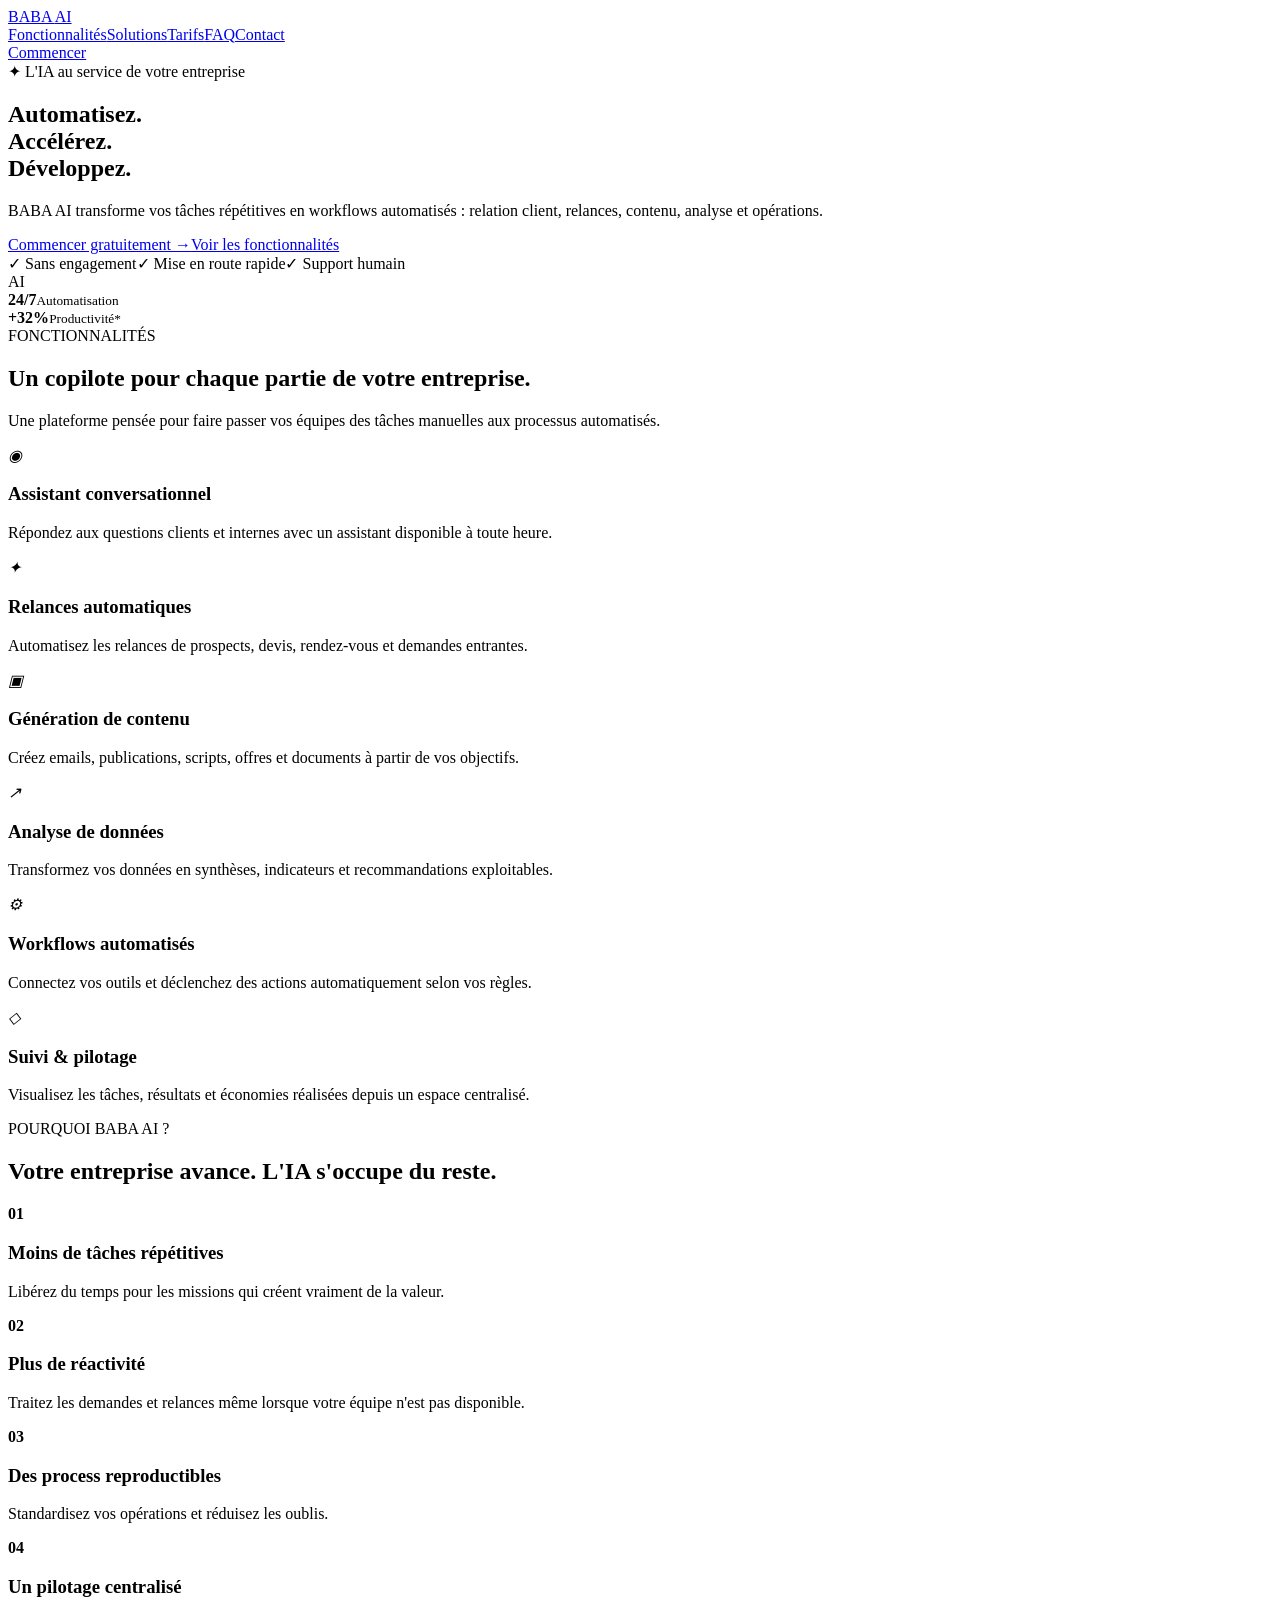
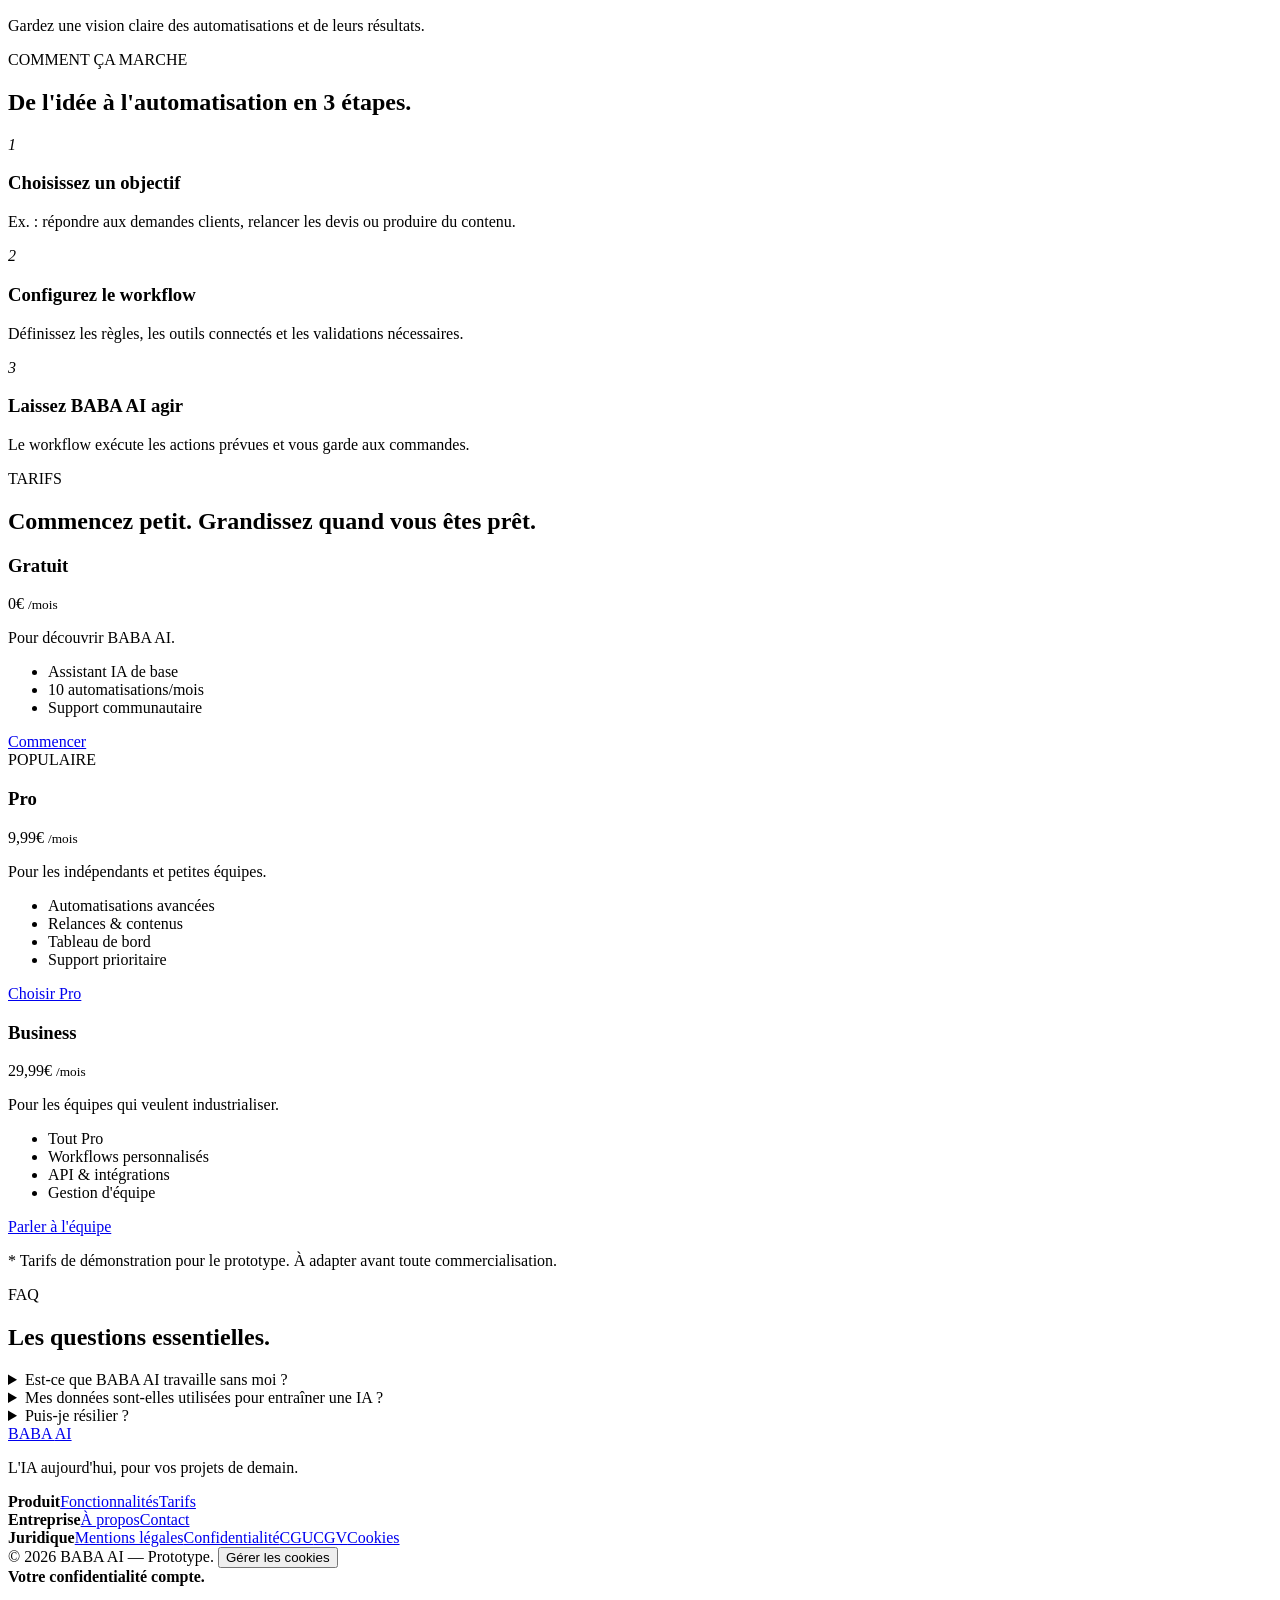
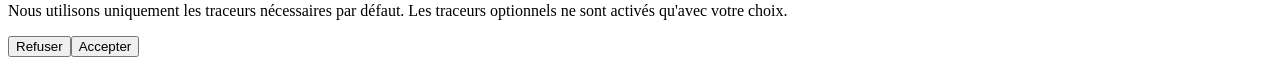
==== index.html @ d152e8cc "Add files via upload" ====
<!doctype html>
<html lang="fr">
<head>
<meta charset="utf-8"><meta name="viewport" content="width=device-width,initial-scale=1">
<title>BABA AI — L'IA au service de votre business</title>
<meta name="description" content="BABA AI automatise les tâches, la relation client et les opérations répétitives des entreprises.">
<link rel="stylesheet" href="assets/style.css">
</head>
<body>
<header class="nav">
  <a class="logo" href="index.html">BABA <span>AI</span></a>
  <nav><a href="#fonctionnalites">Fonctionnalités</a><a href="#solutions">Solutions</a><a href="#tarifs">Tarifs</a><a href="#faq">FAQ</a><a href="contact.html">Contact</a></nav>
  <a class="btn small" href="#tarifs">Commencer</a>
</header>

<main>
<section class="hero">
  <div class="hero-copy">
    <div class="eyebrow">✦ L'IA au service de votre entreprise</div>
    <h1>Automatisez.<br><span>Accélérez.</span><br>Développez.</h1>
    <p>BABA AI transforme vos tâches répétitives en workflows automatisés : relation client, relances, contenu, analyse et opérations.</p>
    <div class="actions"><a class="btn" href="#tarifs">Commencer gratuitement →</a><a class="btn ghost" href="#fonctionnalites">Voir les fonctionnalités</a></div>
    <div class="trust"><span>✓ Sans engagement</span><span>✓ Mise en route rapide</span><span>✓ Support humain</span></div>
  </div>
  <div class="hero-visual"><div class="orb">AI</div><div class="orbit o1"></div><div class="orbit o2"></div><div class="stat s1"><b>24/7</b><small>Automatisation</small></div><div class="stat s2"><b>+32%</b><small>Productivité*</small></div></div>
</section>

<section id="fonctionnalites" class="section">
  <div class="section-head"><span>FONCTIONNALITÉS</span><h2>Un copilote pour chaque partie de votre entreprise.</h2><p>Une plateforme pensée pour faire passer vos équipes des tâches manuelles aux processus automatisés.</p></div>
  <div class="grid features">
    <article><i>◉</i><h3>Assistant conversationnel</h3><p>Répondez aux questions clients et internes avec un assistant disponible à toute heure.</p></article>
    <article><i>✦</i><h3>Relances automatiques</h3><p>Automatisez les relances de prospects, devis, rendez-vous et demandes entrantes.</p></article>
    <article><i>▣</i><h3>Génération de contenu</h3><p>Créez emails, publications, scripts, offres et documents à partir de vos objectifs.</p></article>
    <article><i>↗</i><h3>Analyse de données</h3><p>Transformez vos données en synthèses, indicateurs et recommandations exploitables.</p></article>
    <article><i>⚙</i><h3>Workflows automatisés</h3><p>Connectez vos outils et déclenchez des actions automatiquement selon vos règles.</p></article>
    <article><i>◇</i><h3>Suivi & pilotage</h3><p>Visualisez les tâches, résultats et économies réalisées depuis un espace centralisé.</p></article>
  </div>
</section>

<section id="solutions" class="dark-section">
  <div class="section-head"><span>POURQUOI BABA AI ?</span><h2>Votre entreprise avance. L'IA s'occupe du reste.</h2></div>
  <div class="benefits"><div><b>01</b><h3>Moins de tâches répétitives</h3><p>Libérez du temps pour les missions qui créent vraiment de la valeur.</p></div><div><b>02</b><h3>Plus de réactivité</h3><p>Traitez les demandes et relances même lorsque votre équipe n'est pas disponible.</p></div><div><b>03</b><h3>Des process reproductibles</h3><p>Standardisez vos opérations et réduisez les oublis.</p></div><div><b>04</b><h3>Un pilotage centralisé</h3><p>Gardez une vision claire des automatisations et de leurs résultats.</p></div></div>
</section>

<section class="section">
  <div class="section-head"><span>COMMENT ÇA MARCHE</span><h2>De l'idée à l'automatisation en 3 étapes.</h2></div>
  <div class="steps"><div><em>1</em><h3>Choisissez un objectif</h3><p>Ex. : répondre aux demandes clients, relancer les devis ou produire du contenu.</p></div><div><em>2</em><h3>Configurez le workflow</h3><p>Définissez les règles, les outils connectés et les validations nécessaires.</p></div><div><em>3</em><h3>Laissez BABA AI agir</h3><p>Le workflow exécute les actions prévues et vous garde aux commandes.</p></div></div>
</section>

<section id="tarifs" class="pricing">
  <div class="section-head"><span>TARIFS</span><h2>Commencez petit. Grandissez quand vous êtes prêt.</h2></div>
  <div class="price-grid">
    <article><h3>Gratuit</h3><div class="price">0€ <small>/mois</small></div><p>Pour découvrir BABA AI.</p><ul><li>Assistant IA de base</li><li>10 automatisations/mois</li><li>Support communautaire</li></ul><a class="btn ghost full" href="contact.html">Commencer</a></article>
    <article class="popular"><label>POPULAIRE</label><h3>Pro</h3><div class="price">9,99€ <small>/mois</small></div><p>Pour les indépendants et petites équipes.</p><ul><li>Automatisations avancées</li><li>Relances & contenus</li><li>Tableau de bord</li><li>Support prioritaire</li></ul><a class="btn full" href="contact.html">Choisir Pro</a></article>
    <article><h3>Business</h3><div class="price">29,99€ <small>/mois</small></div><p>Pour les équipes qui veulent industrialiser.</p><ul><li>Tout Pro</li><li>Workflows personnalisés</li><li>API & intégrations</li><li>Gestion d'équipe</li></ul><a class="btn ghost full" href="contact.html">Parler à l'équipe</a></article>
  </div>
  <p class="micro">* Tarifs de démonstration pour le prototype. À adapter avant toute commercialisation.</p>
</section>

<section id="faq" class="section faq"><div class="section-head"><span>FAQ</span><h2>Les questions essentielles.</h2></div>
<details><summary>Est-ce que BABA AI travaille sans moi ?</summary><p>Oui, pour les workflows que vous avez configurés. Les actions sensibles peuvent demander une validation humaine.</p></details>
<details><summary>Mes données sont-elles utilisées pour entraîner une IA ?</summary><p>Le traitement réel dépendra des fournisseurs techniques retenus. La version commerciale devra préciser les sous-traitants, finalités, durées et transferts dans sa documentation RGPD.</p></details>
<details><summary>Puis-je résilier ?</summary><p>Oui selon les conditions contractuelles applicables à l'offre choisie. Les modalités exactes doivent figurer dans les CGV.</p></details>
</section>
</main>

<footer><div class="footer-top"><div><a class="logo" href="index.html">BABA <span>AI</span></a><p>L'IA aujourd'hui, pour vos projets de demain.</p></div><div><b>Produit</b><a href="#fonctionnalites">Fonctionnalités</a><a href="#tarifs">Tarifs</a></div><div><b>Entreprise</b><a href="a-propos.html">À propos</a><a href="contact.html">Contact</a></div><div><b>Juridique</b><a href="mentions-legales.html">Mentions légales</a><a href="confidentialite.html">Confidentialité</a><a href="cgu.html">CGU</a><a href="cgv.html">CGV</a><a href="cookies.html">Cookies</a></div></div><div class="footer-bottom">© 2026 BABA AI — Prototype. <button id="cookieSettings">Gérer les cookies</button></div></footer>
<div id="cookieBanner" class="cookie"><div><b>Votre confidentialité compte.</b><p>Nous utilisons uniquement les traceurs nécessaires par défaut. Les traceurs optionnels ne sont activés qu'avec votre choix.</p></div><div><button class="btn ghost" id="reject">Refuser</button><button class="btn" id="accept">Accepter</button></div></div>
<script src="assets/app.js"></script>
</body></html>
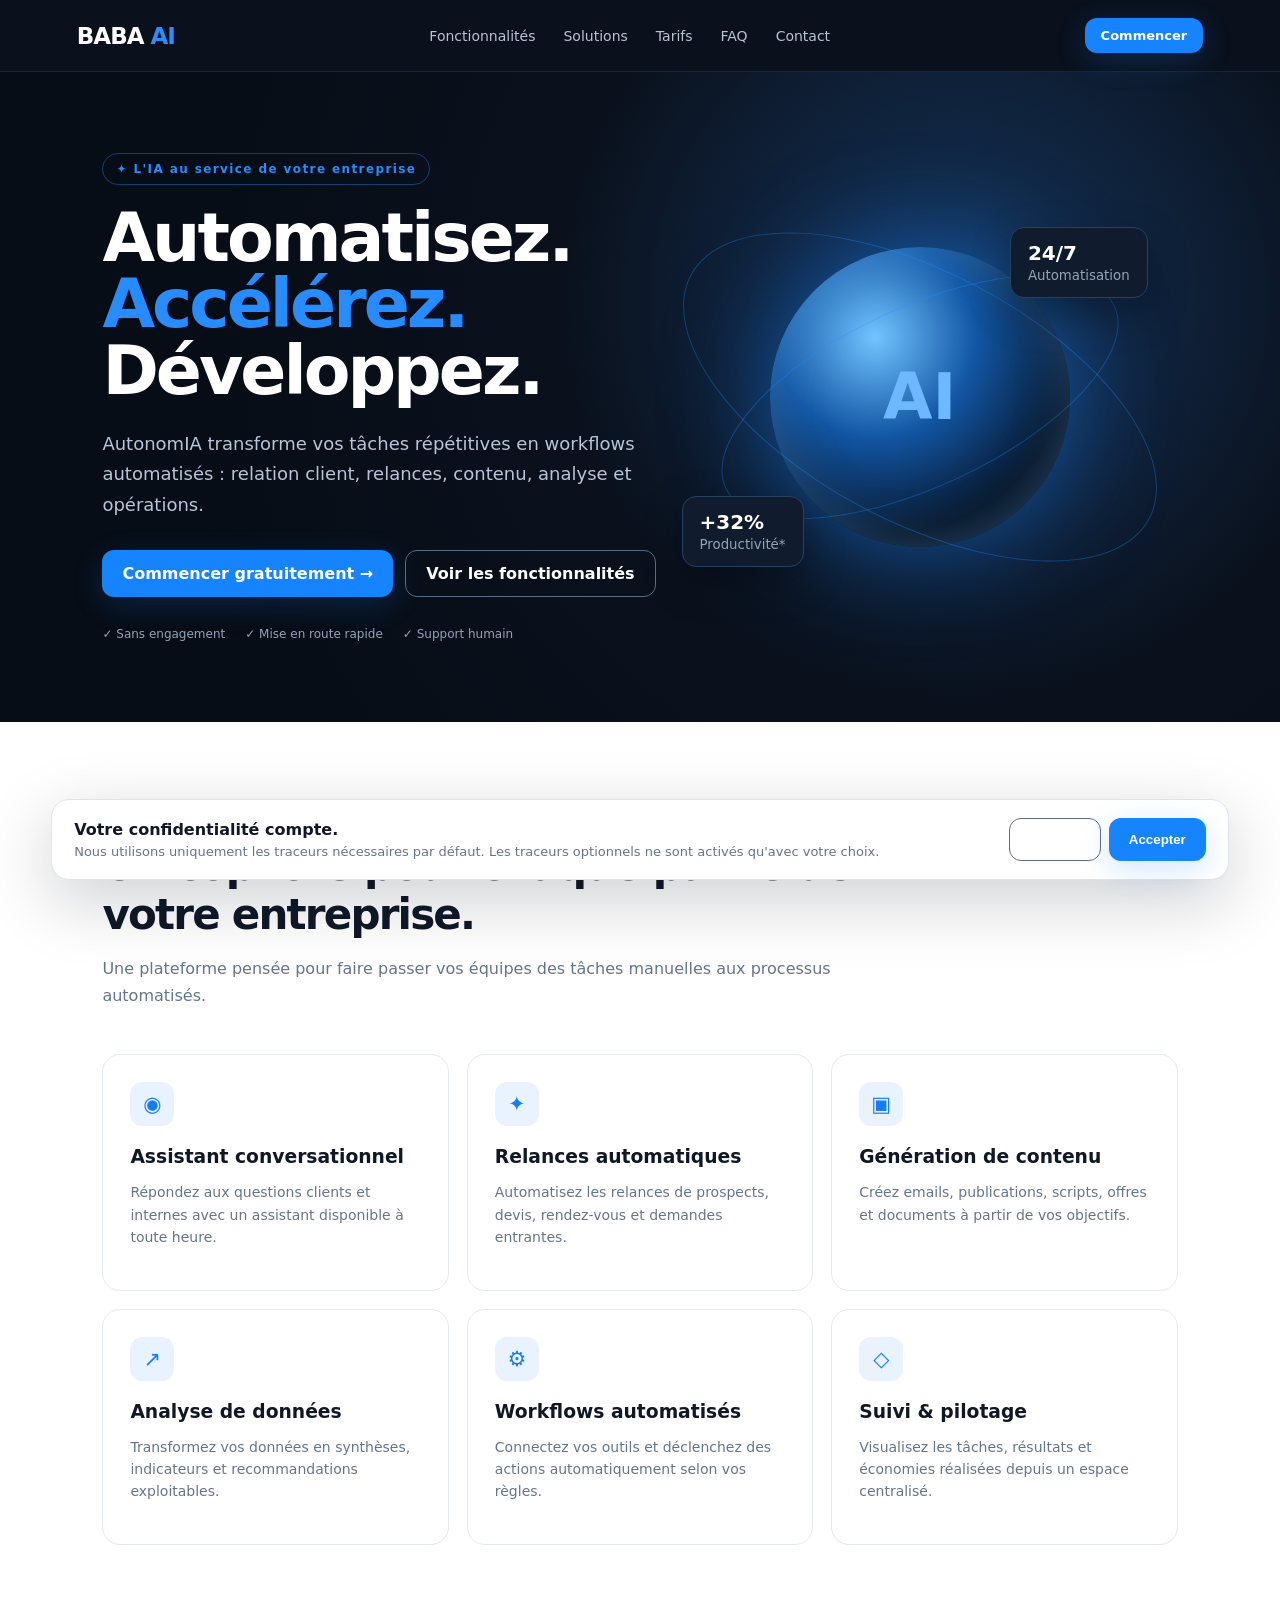
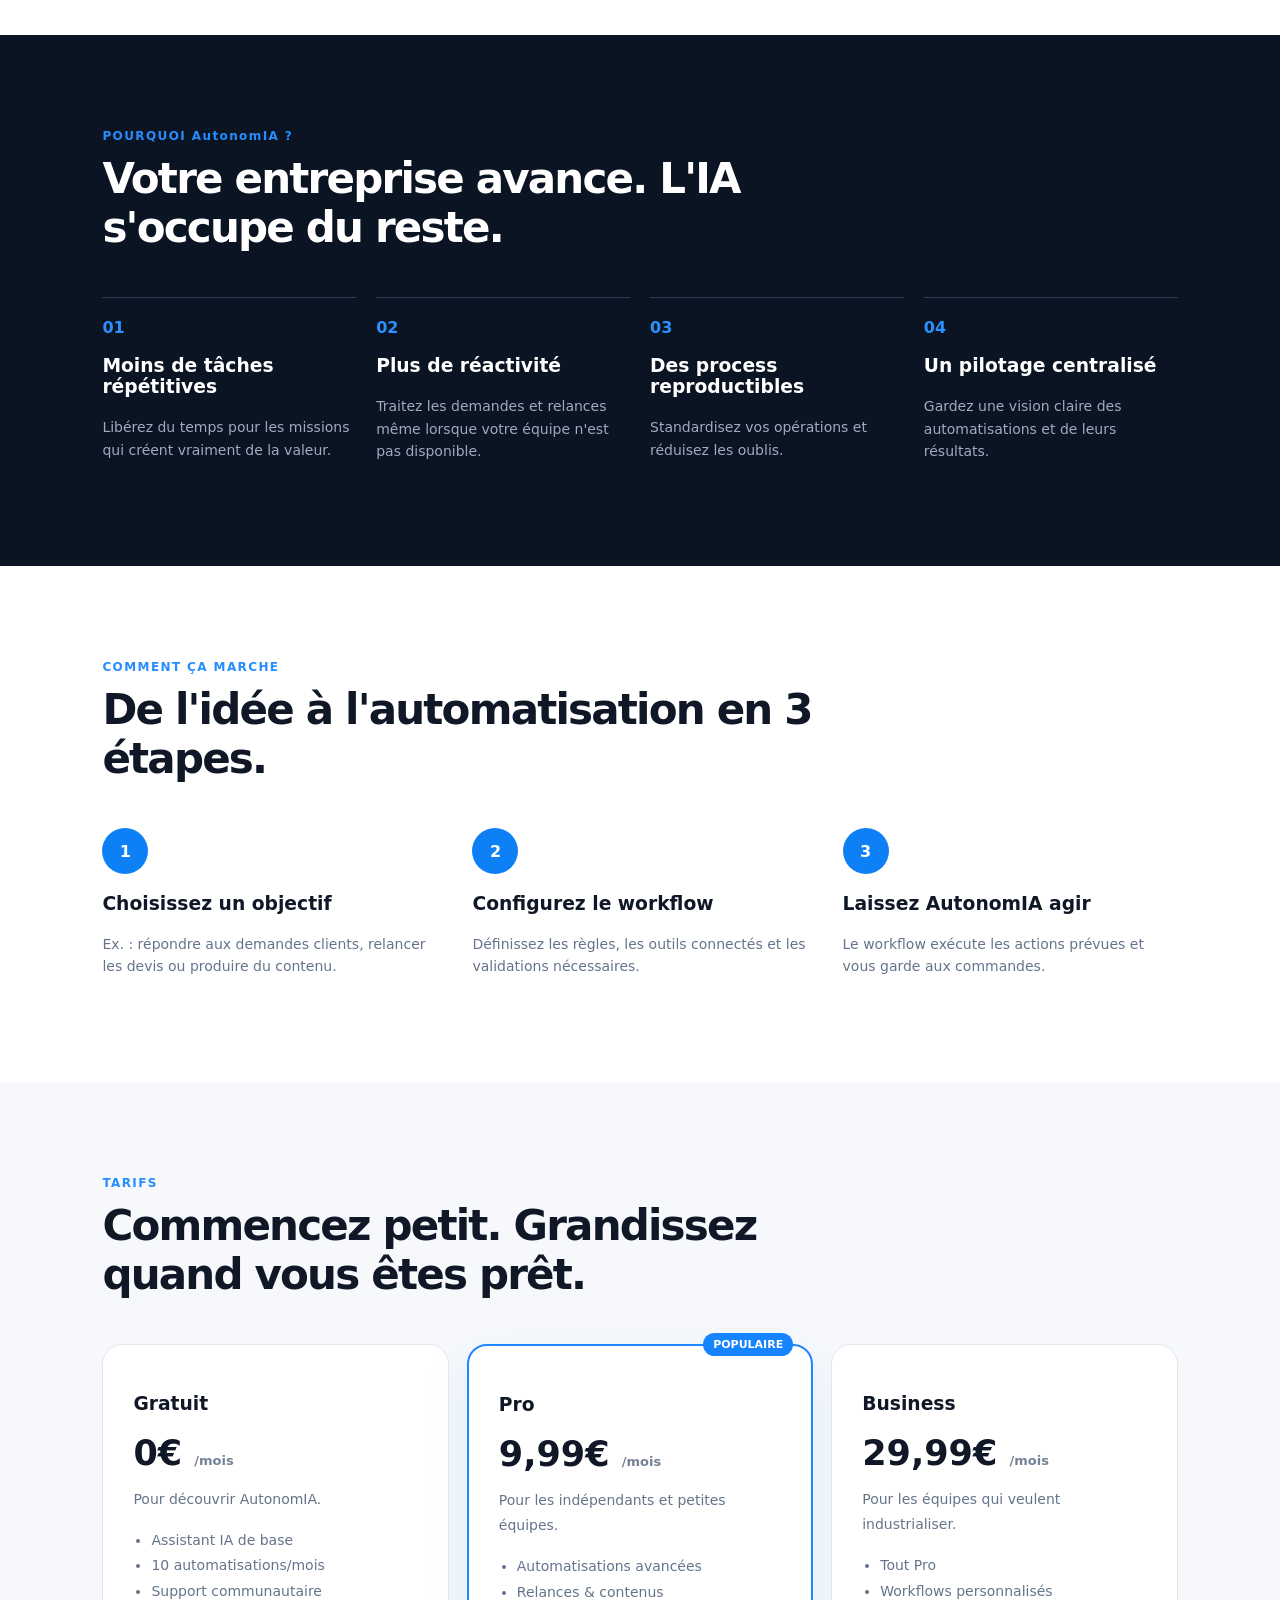
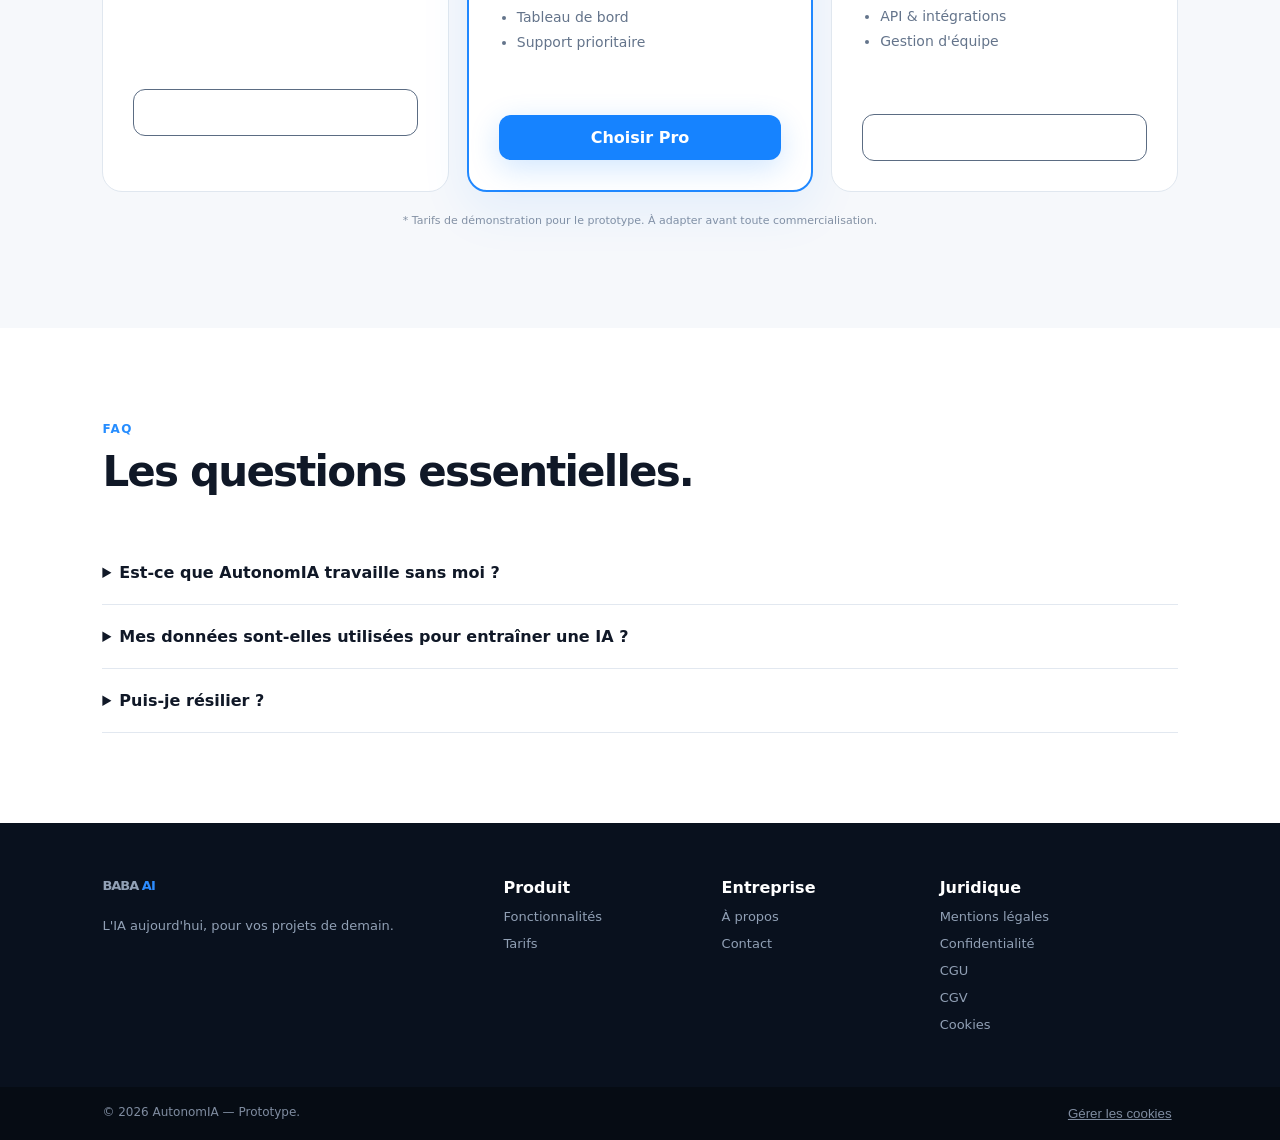
==== commit df477d13: "Update index.html" ====
--- a/index.html
+++ b/index.html
@@ -2,7 +2,7 @@
 <html lang="fr">
 <head>
 <meta charset="utf-8"><meta name="viewport" content="width=device-width,initial-scale=1">
-<title>BABA AI — L'IA au service de votre business</title>
+<title>AutonomIA — L'IA au service de votre business</title>
 <meta name="description" content="BABA AI automatise les tâches, la relation client et les opérations répétitives des entreprises.">
 <link rel="stylesheet" href="assets/style.css">
 </head>
@@ -18,7 +18,7 @@
   <div class="hero-copy">
     <div class="eyebrow">✦ L'IA au service de votre entreprise</div>
     <h1>Automatisez.<br><span>Accélérez.</span><br>Développez.</h1>
-    <p>BABA AI transforme vos tâches répétitives en workflows automatisés : relation client, relances, contenu, analyse et opérations.</p>
+    <p>AutonomIA transforme vos tâches répétitives en workflows automatisés : relation client, relances, contenu, analyse et opérations.</p>
     <div class="actions"><a class="btn" href="#tarifs">Commencer gratuitement →</a><a class="btn ghost" href="#fonctionnalites">Voir les fonctionnalités</a></div>
     <div class="trust"><span>✓ Sans engagement</span><span>✓ Mise en route rapide</span><span>✓ Support humain</span></div>
   </div>
@@ -38,19 +38,19 @@
 </section>
 
 <section id="solutions" class="dark-section">
-  <div class="section-head"><span>POURQUOI BABA AI ?</span><h2>Votre entreprise avance. L'IA s'occupe du reste.</h2></div>
+  <div class="section-head"><span>POURQUOI AutonomIA ?</span><h2>Votre entreprise avance. L'IA s'occupe du reste.</h2></div>
   <div class="benefits"><div><b>01</b><h3>Moins de tâches répétitives</h3><p>Libérez du temps pour les missions qui créent vraiment de la valeur.</p></div><div><b>02</b><h3>Plus de réactivité</h3><p>Traitez les demandes et relances même lorsque votre équipe n'est pas disponible.</p></div><div><b>03</b><h3>Des process reproductibles</h3><p>Standardisez vos opérations et réduisez les oublis.</p></div><div><b>04</b><h3>Un pilotage centralisé</h3><p>Gardez une vision claire des automatisations et de leurs résultats.</p></div></div>
 </section>
 
 <section class="section">
   <div class="section-head"><span>COMMENT ÇA MARCHE</span><h2>De l'idée à l'automatisation en 3 étapes.</h2></div>
-  <div class="steps"><div><em>1</em><h3>Choisissez un objectif</h3><p>Ex. : répondre aux demandes clients, relancer les devis ou produire du contenu.</p></div><div><em>2</em><h3>Configurez le workflow</h3><p>Définissez les règles, les outils connectés et les validations nécessaires.</p></div><div><em>3</em><h3>Laissez BABA AI agir</h3><p>Le workflow exécute les actions prévues et vous garde aux commandes.</p></div></div>
+  <div class="steps"><div><em>1</em><h3>Choisissez un objectif</h3><p>Ex. : répondre aux demandes clients, relancer les devis ou produire du contenu.</p></div><div><em>2</em><h3>Configurez le workflow</h3><p>Définissez les règles, les outils connectés et les validations nécessaires.</p></div><div><em>3</em><h3>Laissez AutonomIA agir</h3><p>Le workflow exécute les actions prévues et vous garde aux commandes.</p></div></div>
 </section>
 
 <section id="tarifs" class="pricing">
   <div class="section-head"><span>TARIFS</span><h2>Commencez petit. Grandissez quand vous êtes prêt.</h2></div>
   <div class="price-grid">
-    <article><h3>Gratuit</h3><div class="price">0€ <small>/mois</small></div><p>Pour découvrir BABA AI.</p><ul><li>Assistant IA de base</li><li>10 automatisations/mois</li><li>Support communautaire</li></ul><a class="btn ghost full" href="contact.html">Commencer</a></article>
+    <article><h3>Gratuit</h3><div class="price">0€ <small>/mois</small></div><p>Pour découvrir AutonomIA.</p><ul><li>Assistant IA de base</li><li>10 automatisations/mois</li><li>Support communautaire</li></ul><a class="btn ghost full" href="contact.html">Commencer</a></article>
     <article class="popular"><label>POPULAIRE</label><h3>Pro</h3><div class="price">9,99€ <small>/mois</small></div><p>Pour les indépendants et petites équipes.</p><ul><li>Automatisations avancées</li><li>Relances & contenus</li><li>Tableau de bord</li><li>Support prioritaire</li></ul><a class="btn full" href="contact.html">Choisir Pro</a></article>
     <article><h3>Business</h3><div class="price">29,99€ <small>/mois</small></div><p>Pour les équipes qui veulent industrialiser.</p><ul><li>Tout Pro</li><li>Workflows personnalisés</li><li>API & intégrations</li><li>Gestion d'équipe</li></ul><a class="btn ghost full" href="contact.html">Parler à l'équipe</a></article>
   </div>
@@ -58,13 +58,13 @@
 </section>
 
 <section id="faq" class="section faq"><div class="section-head"><span>FAQ</span><h2>Les questions essentielles.</h2></div>
-<details><summary>Est-ce que BABA AI travaille sans moi ?</summary><p>Oui, pour les workflows que vous avez configurés. Les actions sensibles peuvent demander une validation humaine.</p></details>
+<details><summary>Est-ce que AutonomIA travaille sans moi ?</summary><p>Oui, pour les workflows que vous avez configurés. Les actions sensibles peuvent demander une validation humaine.</p></details>
 <details><summary>Mes données sont-elles utilisées pour entraîner une IA ?</summary><p>Le traitement réel dépendra des fournisseurs techniques retenus. La version commerciale devra préciser les sous-traitants, finalités, durées et transferts dans sa documentation RGPD.</p></details>
 <details><summary>Puis-je résilier ?</summary><p>Oui selon les conditions contractuelles applicables à l'offre choisie. Les modalités exactes doivent figurer dans les CGV.</p></details>
 </section>
 </main>
 
-<footer><div class="footer-top"><div><a class="logo" href="index.html">BABA <span>AI</span></a><p>L'IA aujourd'hui, pour vos projets de demain.</p></div><div><b>Produit</b><a href="#fonctionnalites">Fonctionnalités</a><a href="#tarifs">Tarifs</a></div><div><b>Entreprise</b><a href="a-propos.html">À propos</a><a href="contact.html">Contact</a></div><div><b>Juridique</b><a href="mentions-legales.html">Mentions légales</a><a href="confidentialite.html">Confidentialité</a><a href="cgu.html">CGU</a><a href="cgv.html">CGV</a><a href="cookies.html">Cookies</a></div></div><div class="footer-bottom">© 2026 BABA AI — Prototype. <button id="cookieSettings">Gérer les cookies</button></div></footer>
+<footer><div class="footer-top"><div><a class="logo" href="index.html">BABA <span>AI</span></a><p>L'IA aujourd'hui, pour vos projets de demain.</p></div><div><b>Produit</b><a href="#fonctionnalites">Fonctionnalités</a><a href="#tarifs">Tarifs</a></div><div><b>Entreprise</b><a href="a-propos.html">À propos</a><a href="contact.html">Contact</a></div><div><b>Juridique</b><a href="mentions-legales.html">Mentions légales</a><a href="confidentialite.html">Confidentialité</a><a href="cgu.html">CGU</a><a href="cgv.html">CGV</a><a href="cookies.html">Cookies</a></div></div><div class="footer-bottom">© 2026 AutonomIA — Prototype. <button id="cookieSettings">Gérer les cookies</button></div></footer>
 <div id="cookieBanner" class="cookie"><div><b>Votre confidentialité compte.</b><p>Nous utilisons uniquement les traceurs nécessaires par défaut. Les traceurs optionnels ne sont activés qu'avec votre choix.</p></div><div><button class="btn ghost" id="reject">Refuser</button><button class="btn" id="accept">Accepter</button></div></div>
 <script src="assets/app.js"></script>
 </body></html>
--- a/assets/style.css
+++ b/assets/style.css
@@ -0,0 +1 @@
+*{box-sizing:border-box}html{scroll-behavior:smooth}body{margin:0;font-family:Inter,ui-sans-serif,system-ui,-apple-system,Segoe UI,sans-serif;color:#101827;background:#fff}a{text-decoration:none;color:inherit}.nav{height:72px;display:flex;align-items:center;justify-content:space-between;padding:0 6%;background:#0a111d;color:#fff;position:sticky;top:0;z-index:20;border-bottom:1px solid #182437}.logo{font-size:23px;font-weight:900;letter-spacing:-1px}.logo span{color:#2d8cff}.nav nav{display:flex;gap:28px;font-size:14px;color:#b8c3d4}.nav nav a:hover{color:#fff}.btn{display:inline-flex;align-items:center;justify-content:center;border:0;border-radius:12px;padding:13px 20px;background:#1683ff;color:#fff;font-weight:750;cursor:pointer;box-shadow:0 8px 30px #1683ff33}.btn.small{padding:10px 16px;font-size:13px}.btn.ghost{background:transparent;border:1px solid #5b6c83;box-shadow:none}.btn.full{width:100%}.hero{min-height:650px;padding:75px 8%;display:flex;align-items:center;overflow:hidden;background:radial-gradient(circle at 75% 35%,#15345b 0,#0a111d 38%,#070d16 75%);color:#fff}.hero-copy{width:52%;max-width:700px}.eyebrow,.section-head>span{color:#268dff;font-size:12px;font-weight:850;letter-spacing:1.4px}.eyebrow{display:inline-block;border:1px solid #2a88ef66;border-radius:30px;padding:8px 13px;margin-bottom:20px}.hero h1{font-size:68px;line-height:.98;letter-spacing:-3px;margin:0 0 24px}.hero h1 span{color:#278cff}.hero p{font-size:18px;line-height:1.7;color:#b8c5d8;max-width:650px}.actions{display:flex;gap:12px;margin:30px 0}.trust{display:flex;gap:20px;color:#93a4b9;font-size:12px}.hero-visual{width:48%;height:500px;position:relative;display:grid;place-items:center}.orb{width:300px;height:300px;border-radius:50%;display:grid;place-items:center;color:#6eb8ff;font-size:64px;font-weight:900;background:radial-gradient(circle at 35% 30%,#72c4ff,#1256a4 35%,#071529 70%);box-shadow:0 0 100px #1483ff88, inset 0 0 50px #7cc8ff44}.orbit{position:absolute;border:1px solid #268dff55;border-radius:50%;width:430px;height:180px;transform:rotate(-25deg)}.o2{width:520px;height:250px;transform:rotate(28deg)}.stat{position:absolute;background:#101c2d;border:1px solid #29405e;padding:13px 17px;border-radius:14px;box-shadow:0 15px 40px #0005}.stat b{display:block;font-size:20px;color:#fff}.stat small{color:#93a4b9}.s1{top:80px;right:30px}.s2{bottom:80px;left:20px}.section{padding:90px 8%}.section-head{max-width:760px;margin-bottom:45px}.section-head h2{font-size:42px;letter-spacing:-1.8px;margin:10px 0}.section-head p{color:#64748b;line-height:1.7}.grid{display:grid;grid-template-columns:repeat(3,1fr);gap:18px}.features article{border:1px solid #e4e9f0;border-radius:18px;padding:27px;background:#fff;transition:.2s}.features article:hover{transform:translateY(-3px);box-shadow:0 15px 40px #10213b10}.features i{display:grid;place-items:center;width:44px;height:44px;border-radius:12px;background:#e9f3ff;color:#147cff;font-style:normal;font-size:21px}.features h3{margin:20px 0 8px}.features p,.benefits p,.steps p{color:#64748b;line-height:1.6;font-size:14px}.dark-section{padding:90px 8%;background:#0b1422;color:#fff}.dark-section .section-head p{color:#9eacc0}.benefits{display:grid;grid-template-columns:repeat(4,1fr);gap:20px}.benefits>div{border-top:1px solid #2a3a50;padding-top:20px}.benefits b{color:#2b91ff}.benefits p{color:#9eacc0}.steps{display:grid;grid-template-columns:repeat(3,1fr);gap:35px}.steps em{display:grid;place-items:center;width:46px;height:46px;border-radius:50%;background:#0d80f5;color:#fff;font-style:normal;font-weight:800}.pricing{padding:90px 8%;background:#f6f8fb}.price-grid{display:grid;grid-template-columns:repeat(3,1fr);gap:18px}.price-grid article{background:#fff;border:1px solid #e0e7ef;border-radius:20px;padding:30px;position:relative}.price-grid .popular{border:2px solid #2088ff;box-shadow:0 18px 50px #1683ff16}.popular label{position:absolute;right:18px;top:-13px;background:#1683ff;color:#fff;padding:5px 10px;border-radius:20px;font-size:11px;font-weight:800}.price{font-size:35px;font-weight:900;margin:12px 0}.price small{font-size:13px;color:#748196}.price-grid p,.price-grid li{color:#64748b;font-size:14px;line-height:1.8}.price-grid ul{padding-left:18px;min-height:145px}.micro{text-align:center;color:#8491a4;font-size:11px;margin-top:22px}.faq details{border-bottom:1px solid #e2e8f0;padding:22px 0}.faq summary{cursor:pointer;font-weight:750}.faq details p{color:#64748b;line-height:1.6}.footer-top{background:#09111e;color:#fff;padding:55px 8%;display:grid;grid-template-columns:2fr 1fr 1fr 1.3fr;gap:35px}.footer-top>div{display:flex;flex-direction:column;gap:12px}.footer-top p,.footer-top a{color:#91a0b5;font-size:13px}.footer-top b{color:#fff}.footer-bottom{background:#060c14;color:#7f8ca0;padding:18px 8%;font-size:12px;display:flex;justify-content:space-between}.footer-bottom button{border:0;background:none;color:#7f8ca0;text-decoration:underline;cursor:pointer}.cookie{position:fixed;left:4%;right:4%;bottom:20px;background:#fff;border:1px solid #dce4ee;box-shadow:0 20px 70px #07111d33;border-radius:18px;padding:18px 22px;display:flex;justify-content:space-between;align-items:center;gap:20px;z-index:100}.cookie p{margin:5px 0 0;color:#64748b;font-size:13px}.cookie>div:last-child{display:flex;gap:8px;white-space:nowrap}.legal{max-width:900px;margin:auto;padding:80px 6%}.legal h1{font-size:45px}.legal h2{margin-top:40px}.legal p,.legal li{color:#526174;line-height:1.75}.contact-form{max-width:700px}.contact-form input,.contact-form textarea{width:100%;padding:14px;border:1px solid #d9e1ea;border-radius:10px;margin:6px 0 15px;font:inherit}.contact-form textarea{min-height:150px}@media(max-width:800px){.nav nav{display:none}.hero{padding:55px 7%;display:block}.hero-copy{width:100%}.hero h1{font-size:50px}.hero-visual{width:100%;height:350px}.orb{width:210px;height:210px}.grid,.price-grid,.steps,.benefits{grid-template-columns:1fr}.footer-top{grid-template-columns:1fr 1fr}.cookie{display:block}.cookie>div:last-child{margin-top:12px}.trust{flex-direction:column;gap:7px}}
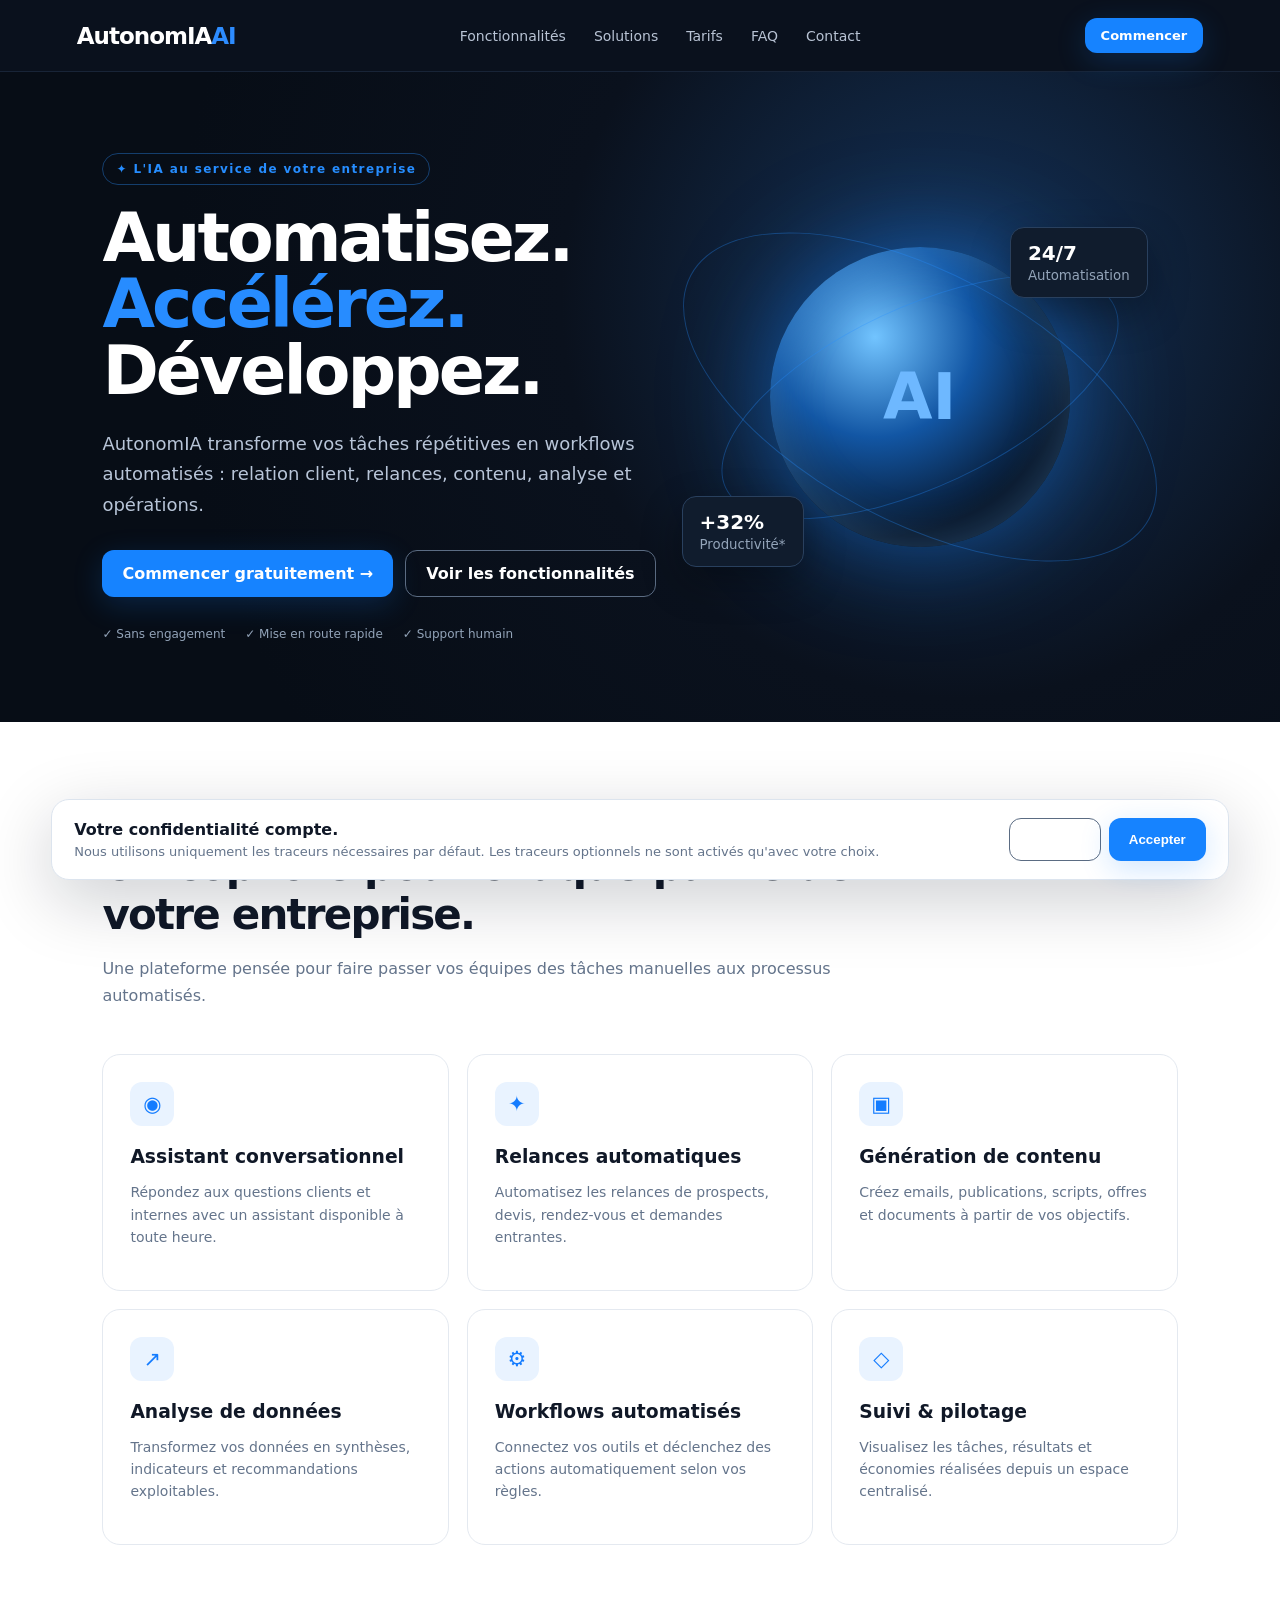
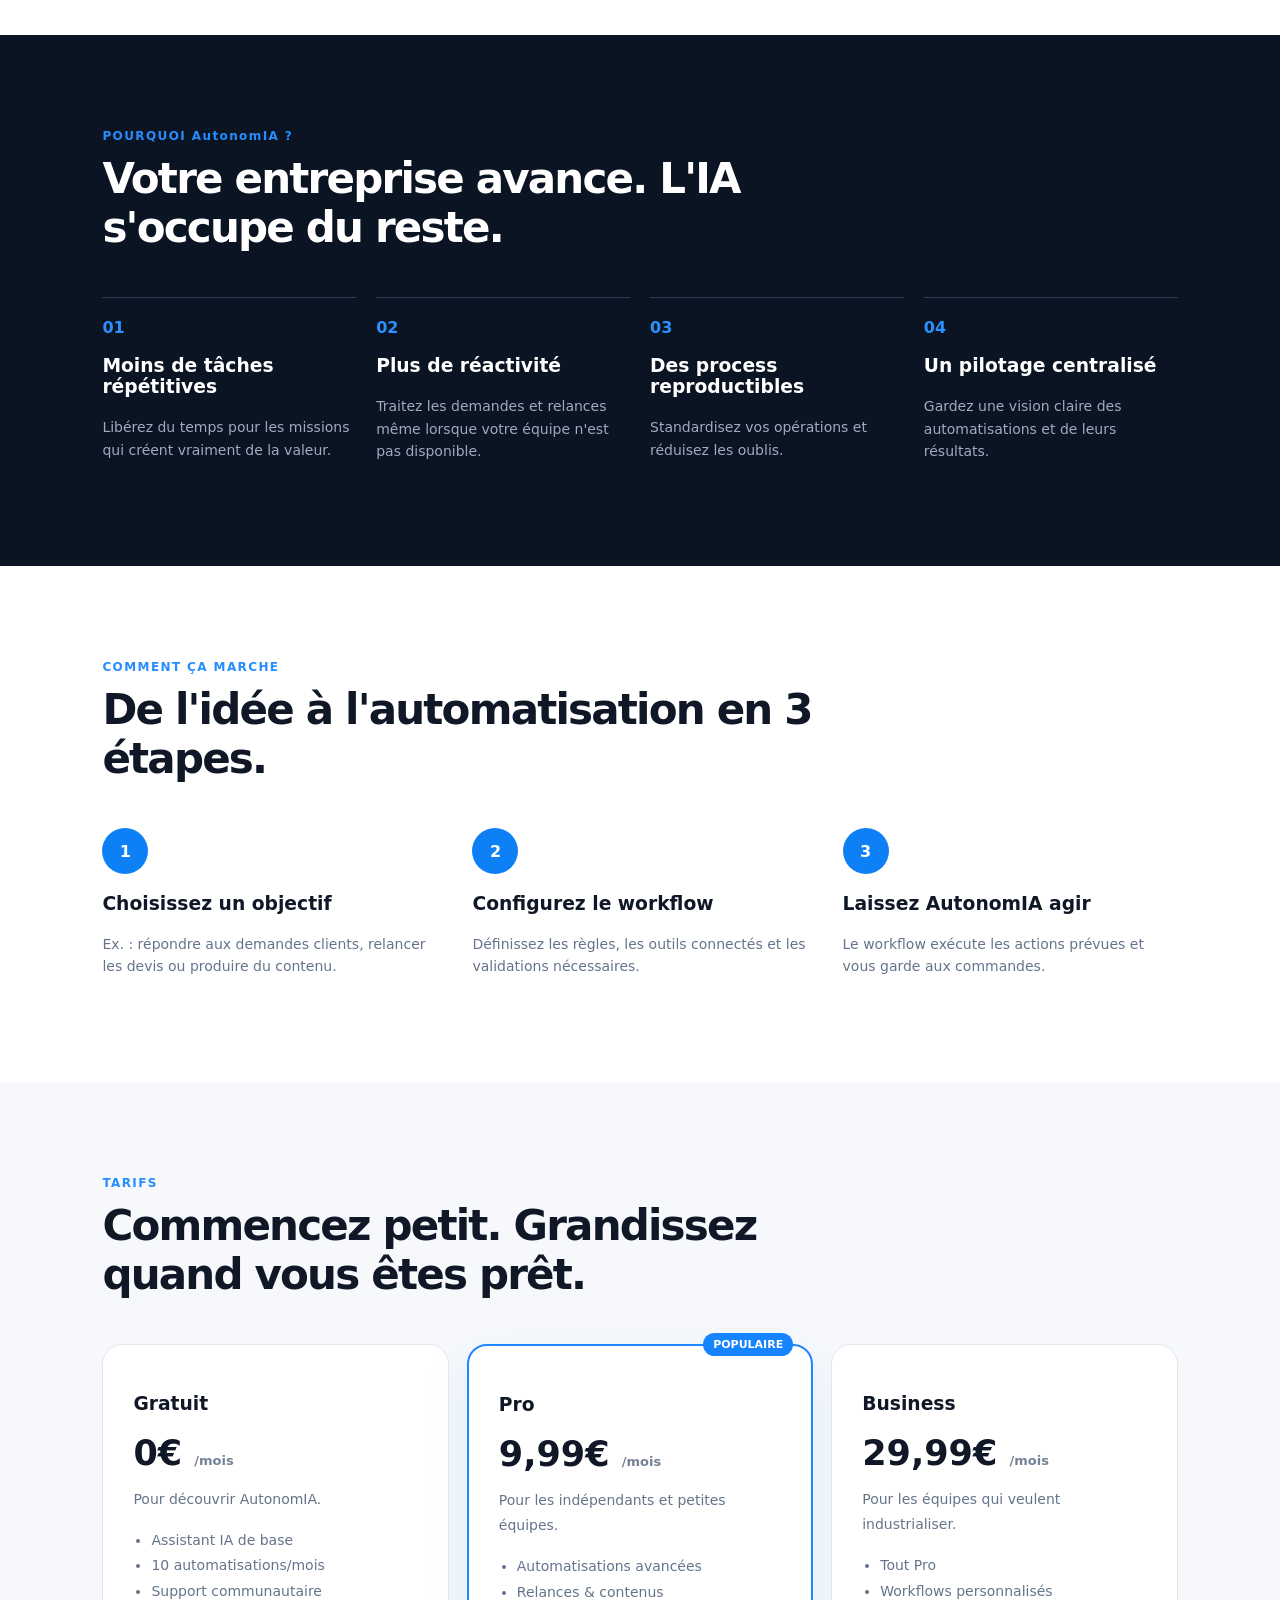
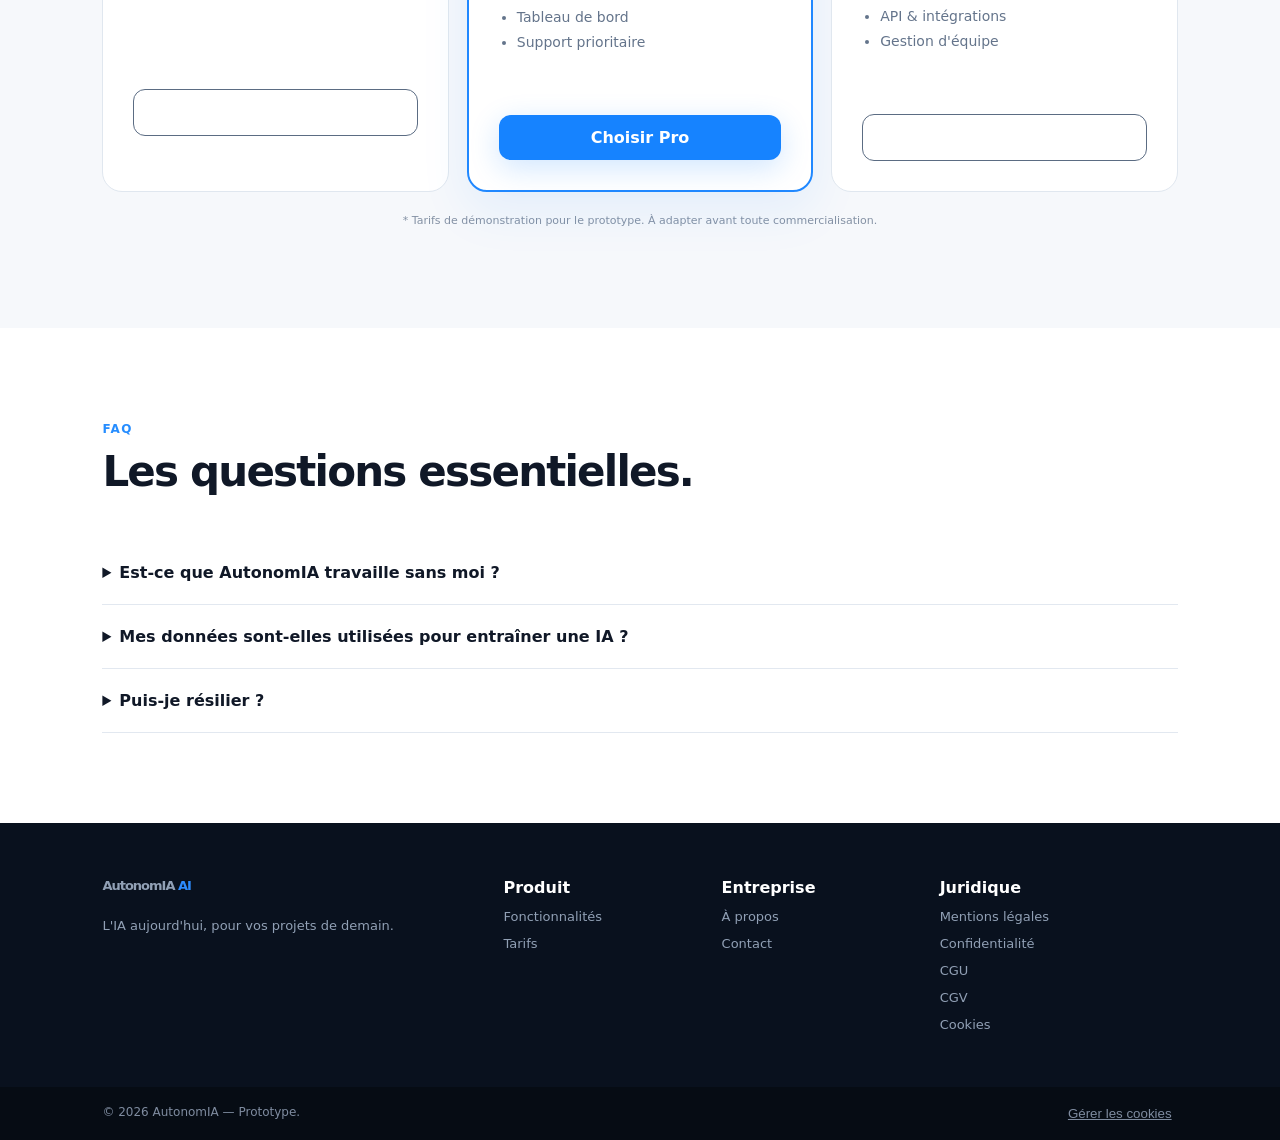
==== commit cc68b4cc: "Update index.html" ====
--- a/index.html
+++ b/index.html
@@ -3,12 +3,12 @@
 <head>
 <meta charset="utf-8"><meta name="viewport" content="width=device-width,initial-scale=1">
 <title>AutonomIA — L'IA au service de votre business</title>
-<meta name="description" content="BABA AI automatise les tâches, la relation client et les opérations répétitives des entreprises.">
+<meta name="description" content="AutnomIA automatise les tâches, la relation client et les opérations répétitives des entreprises.">
 <link rel="stylesheet" href="assets/style.css">
 </head>
 <body>
 <header class="nav">
-  <a class="logo" href="index.html">BABA <span>AI</span></a>
+  <a class="logo" href="index.html">AutonomIA<span>AI</span></a>
   <nav><a href="#fonctionnalites">Fonctionnalités</a><a href="#solutions">Solutions</a><a href="#tarifs">Tarifs</a><a href="#faq">FAQ</a><a href="contact.html">Contact</a></nav>
   <a class="btn small" href="#tarifs">Commencer</a>
 </header>
@@ -64,7 +64,7 @@
 </section>
 </main>
 
-<footer><div class="footer-top"><div><a class="logo" href="index.html">BABA <span>AI</span></a><p>L'IA aujourd'hui, pour vos projets de demain.</p></div><div><b>Produit</b><a href="#fonctionnalites">Fonctionnalités</a><a href="#tarifs">Tarifs</a></div><div><b>Entreprise</b><a href="a-propos.html">À propos</a><a href="contact.html">Contact</a></div><div><b>Juridique</b><a href="mentions-legales.html">Mentions légales</a><a href="confidentialite.html">Confidentialité</a><a href="cgu.html">CGU</a><a href="cgv.html">CGV</a><a href="cookies.html">Cookies</a></div></div><div class="footer-bottom">© 2026 AutonomIA — Prototype. <button id="cookieSettings">Gérer les cookies</button></div></footer>
+<footer><div class="footer-top"><div><a class="logo" href="index.html">AutonomIA <span>AI</span></a><p>L'IA aujourd'hui, pour vos projets de demain.</p></div><div><b>Produit</b><a href="#fonctionnalites">Fonctionnalités</a><a href="#tarifs">Tarifs</a></div><div><b>Entreprise</b><a href="a-propos.html">À propos</a><a href="contact.html">Contact</a></div><div><b>Juridique</b><a href="mentions-legales.html">Mentions légales</a><a href="confidentialite.html">Confidentialité</a><a href="cgu.html">CGU</a><a href="cgv.html">CGV</a><a href="cookies.html">Cookies</a></div></div><div class="footer-bottom">© 2026 AutonomIA — Prototype. <button id="cookieSettings">Gérer les cookies</button></div></footer>
 <div id="cookieBanner" class="cookie"><div><b>Votre confidentialité compte.</b><p>Nous utilisons uniquement les traceurs nécessaires par défaut. Les traceurs optionnels ne sont activés qu'avec votre choix.</p></div><div><button class="btn ghost" id="reject">Refuser</button><button class="btn" id="accept">Accepter</button></div></div>
 <script src="assets/app.js"></script>
 </body></html>
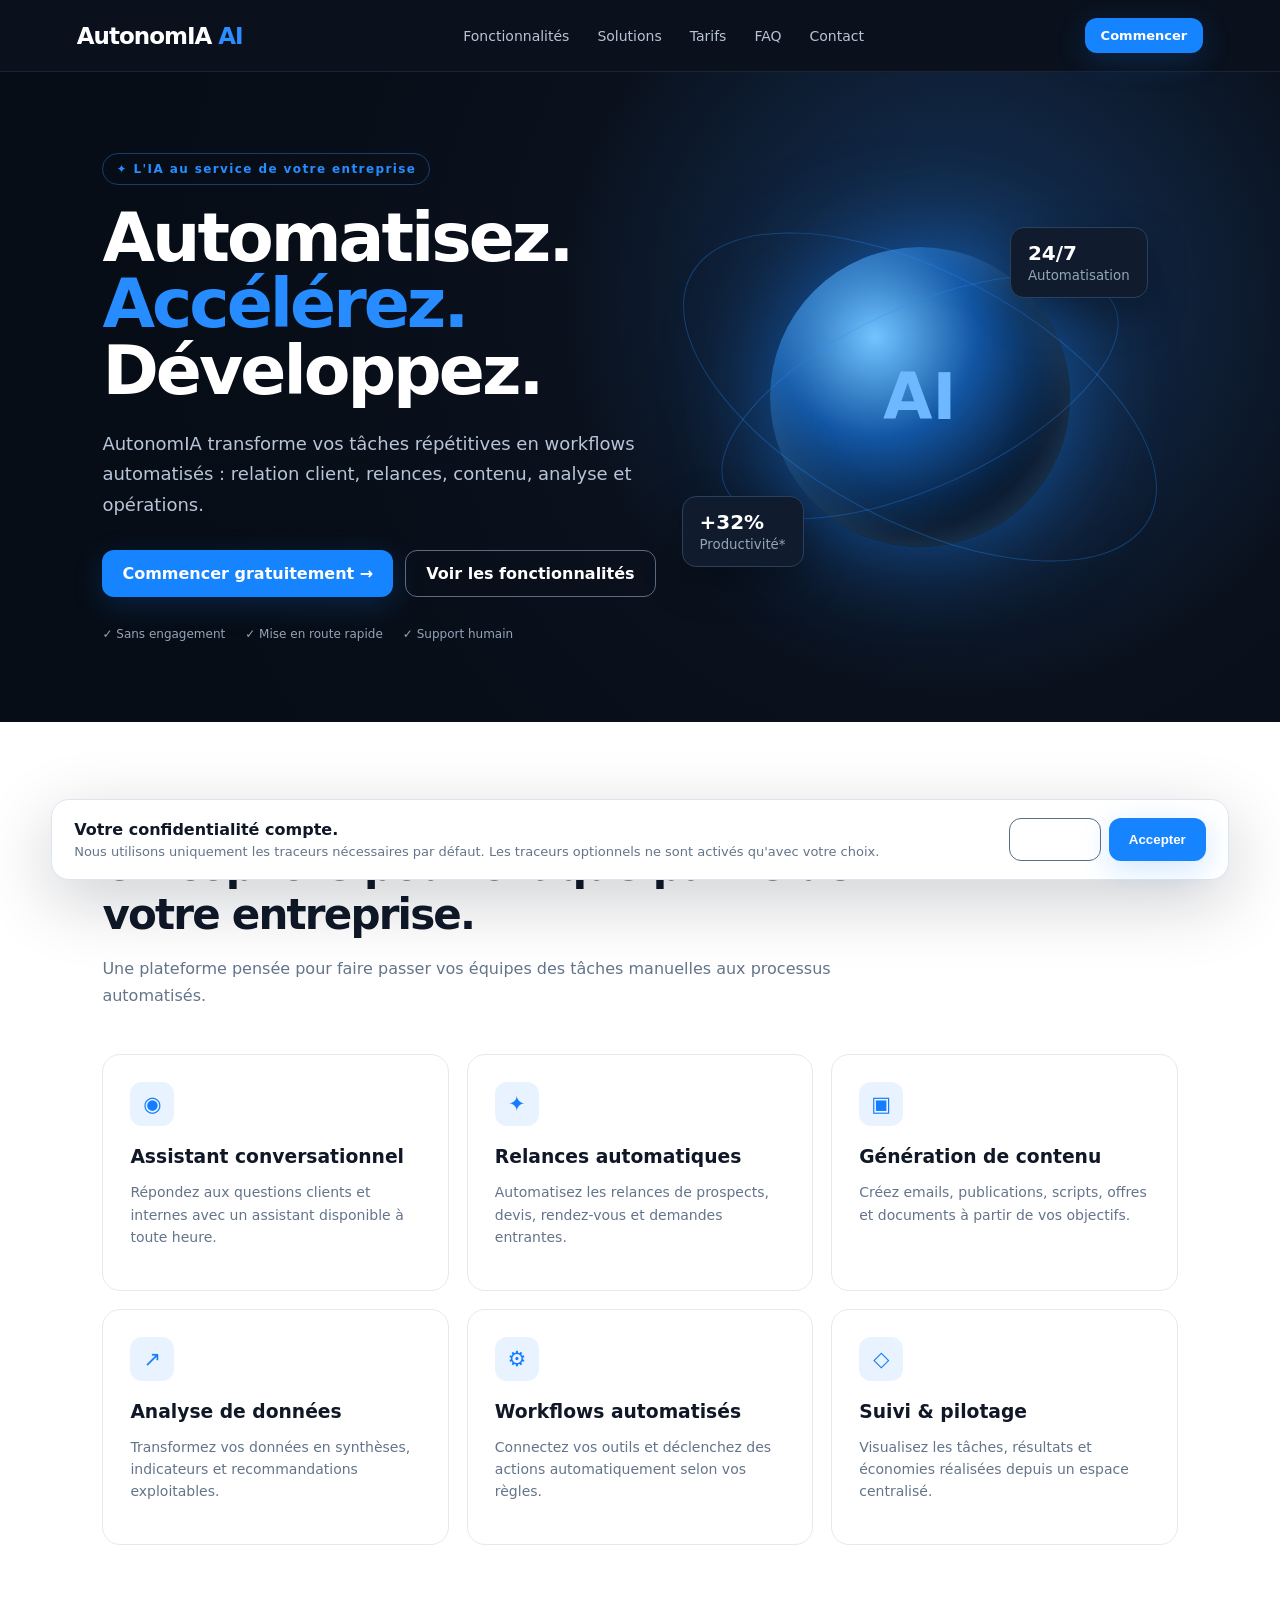
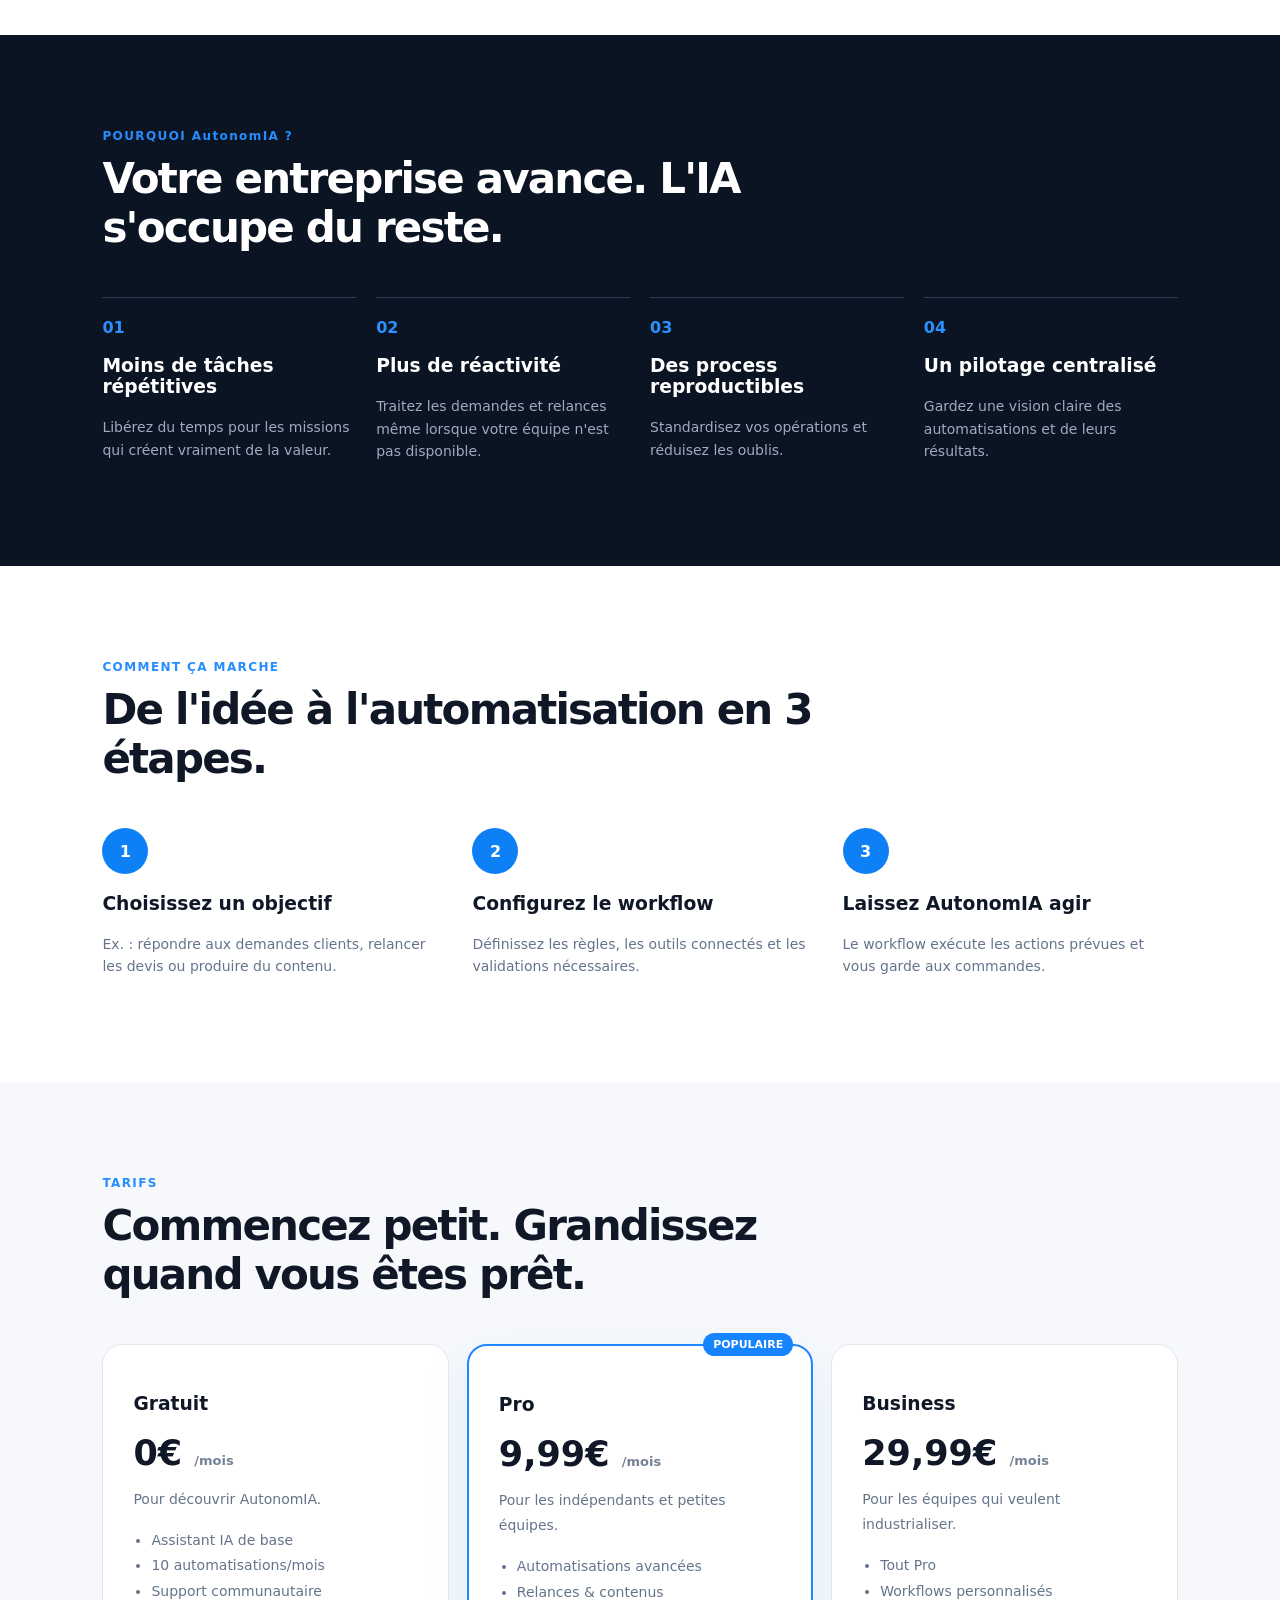
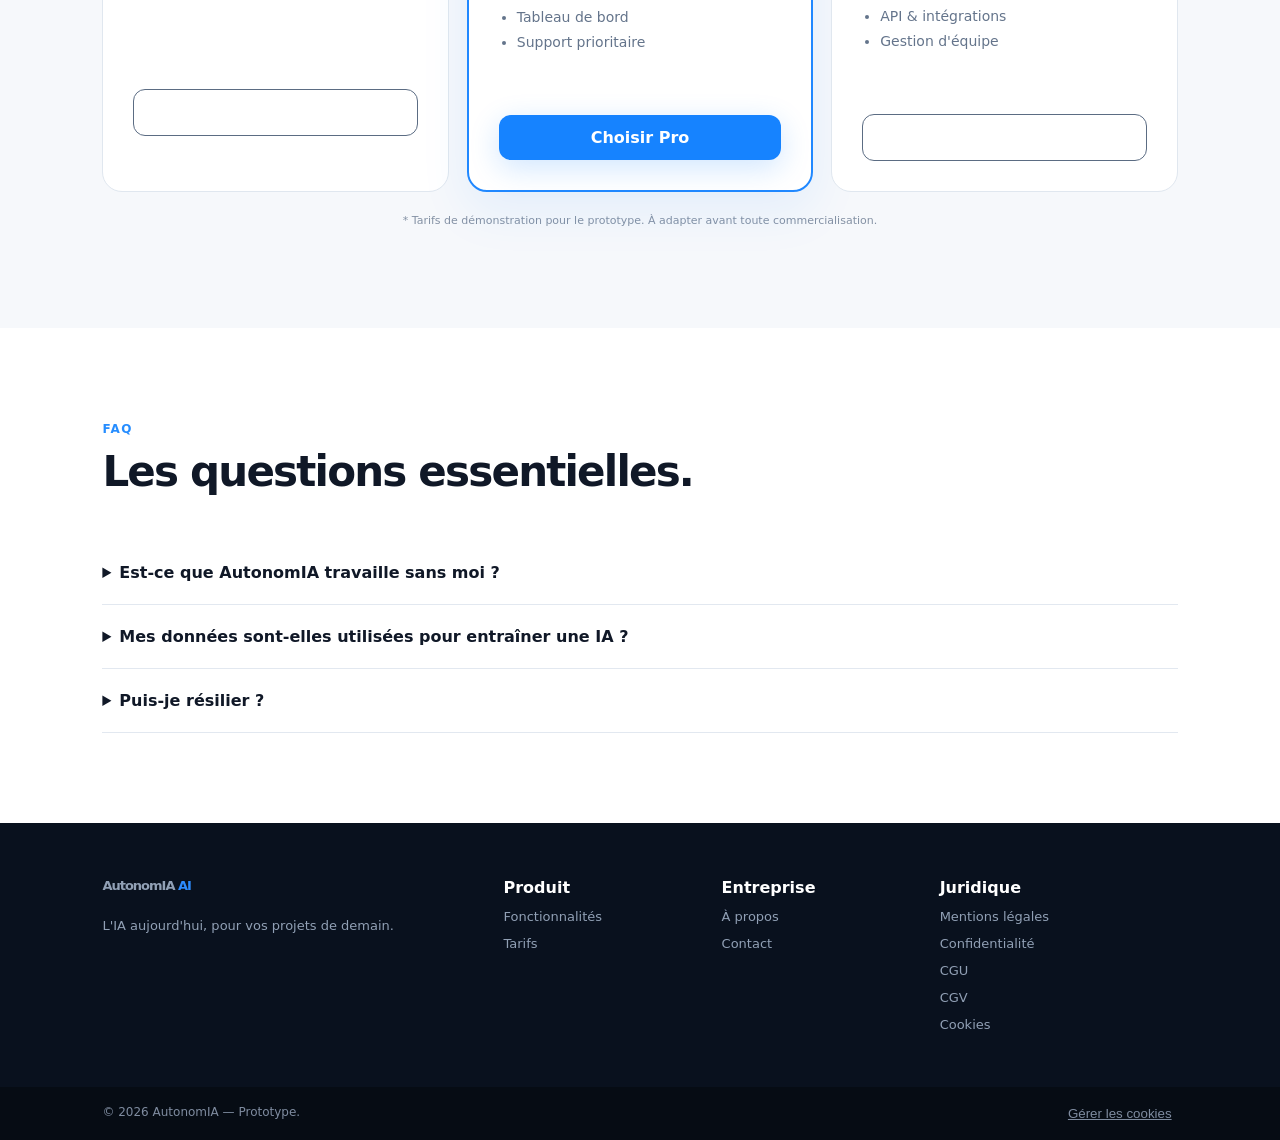
==== commit 7b003d2c: "Update index.html" ====
--- a/index.html
+++ b/index.html
@@ -8,7 +8,7 @@
 </head>
 <body>
 <header class="nav">
-  <a class="logo" href="index.html">AutonomIA<span>AI</span></a>
+  <a class="logo" href="index.html">AutonomIA <span>AI</span></a>
   <nav><a href="#fonctionnalites">Fonctionnalités</a><a href="#solutions">Solutions</a><a href="#tarifs">Tarifs</a><a href="#faq">FAQ</a><a href="contact.html">Contact</a></nav>
   <a class="btn small" href="#tarifs">Commencer</a>
 </header>
